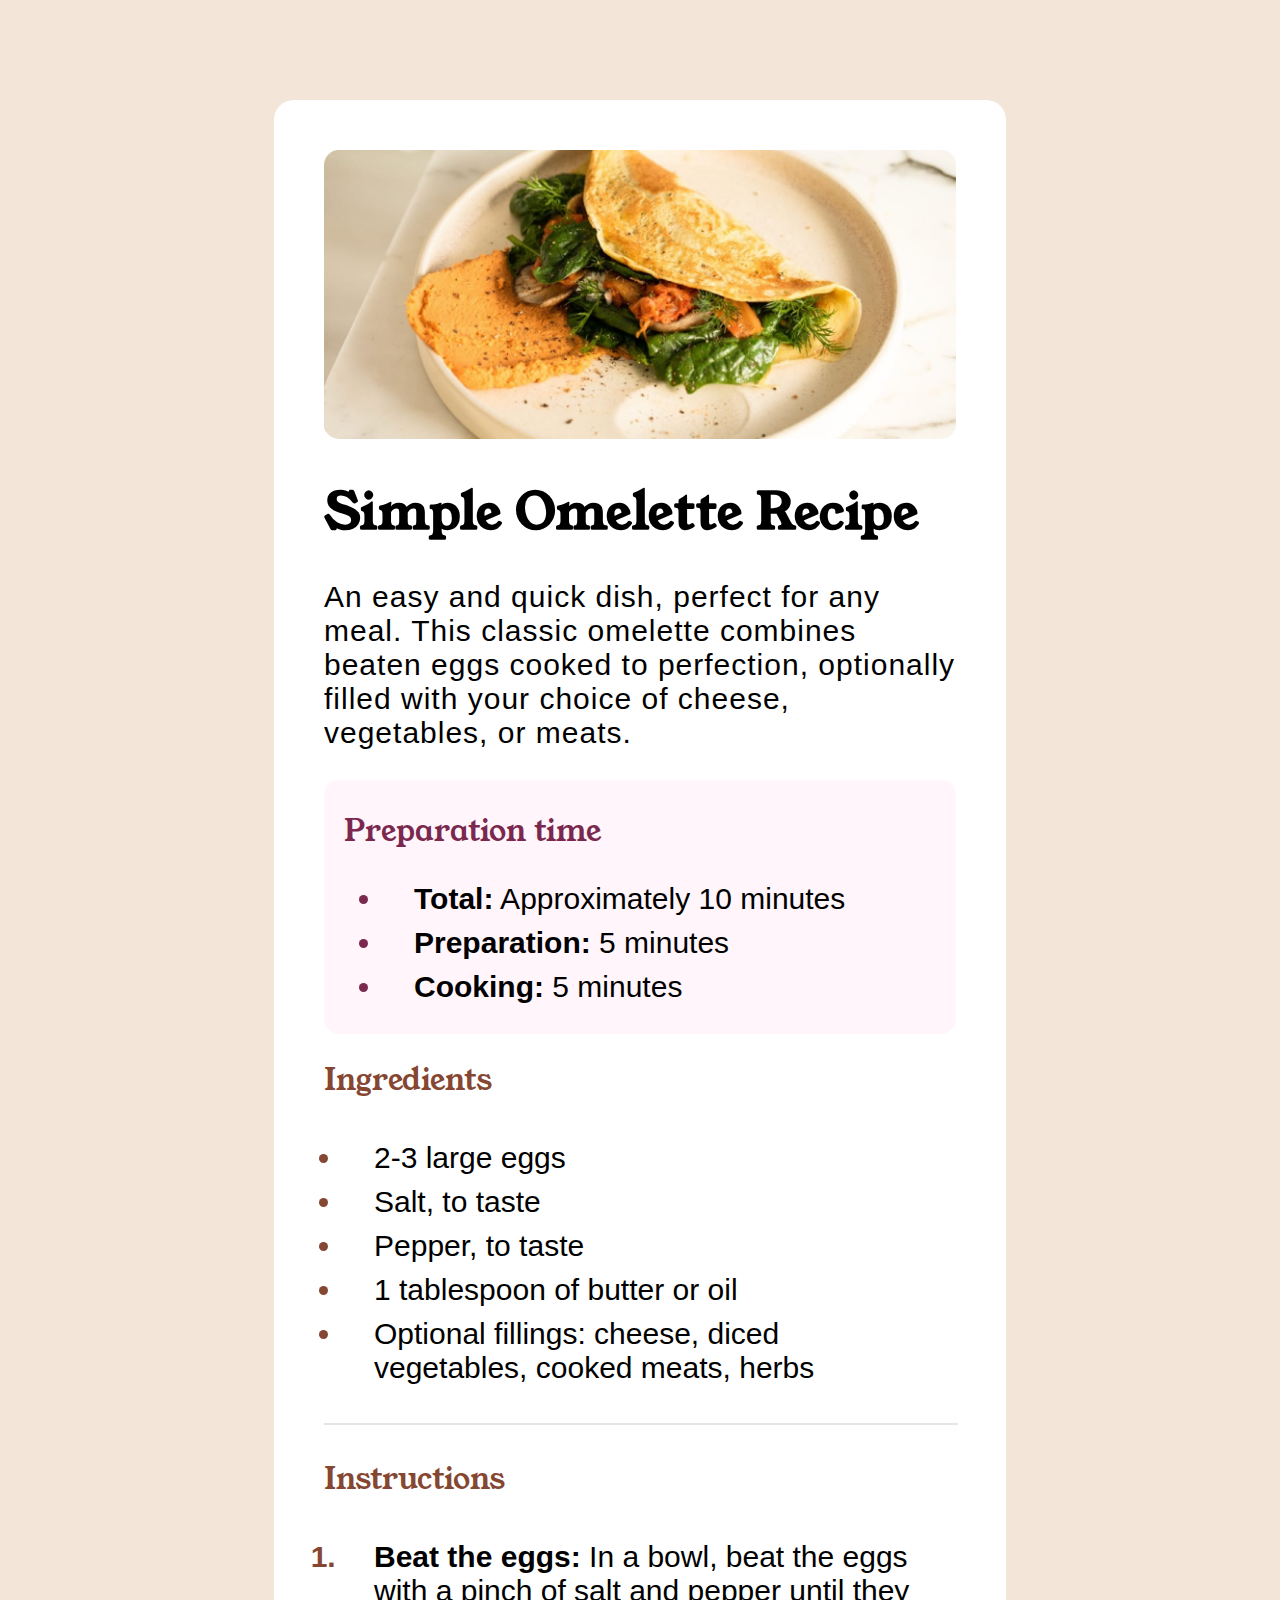
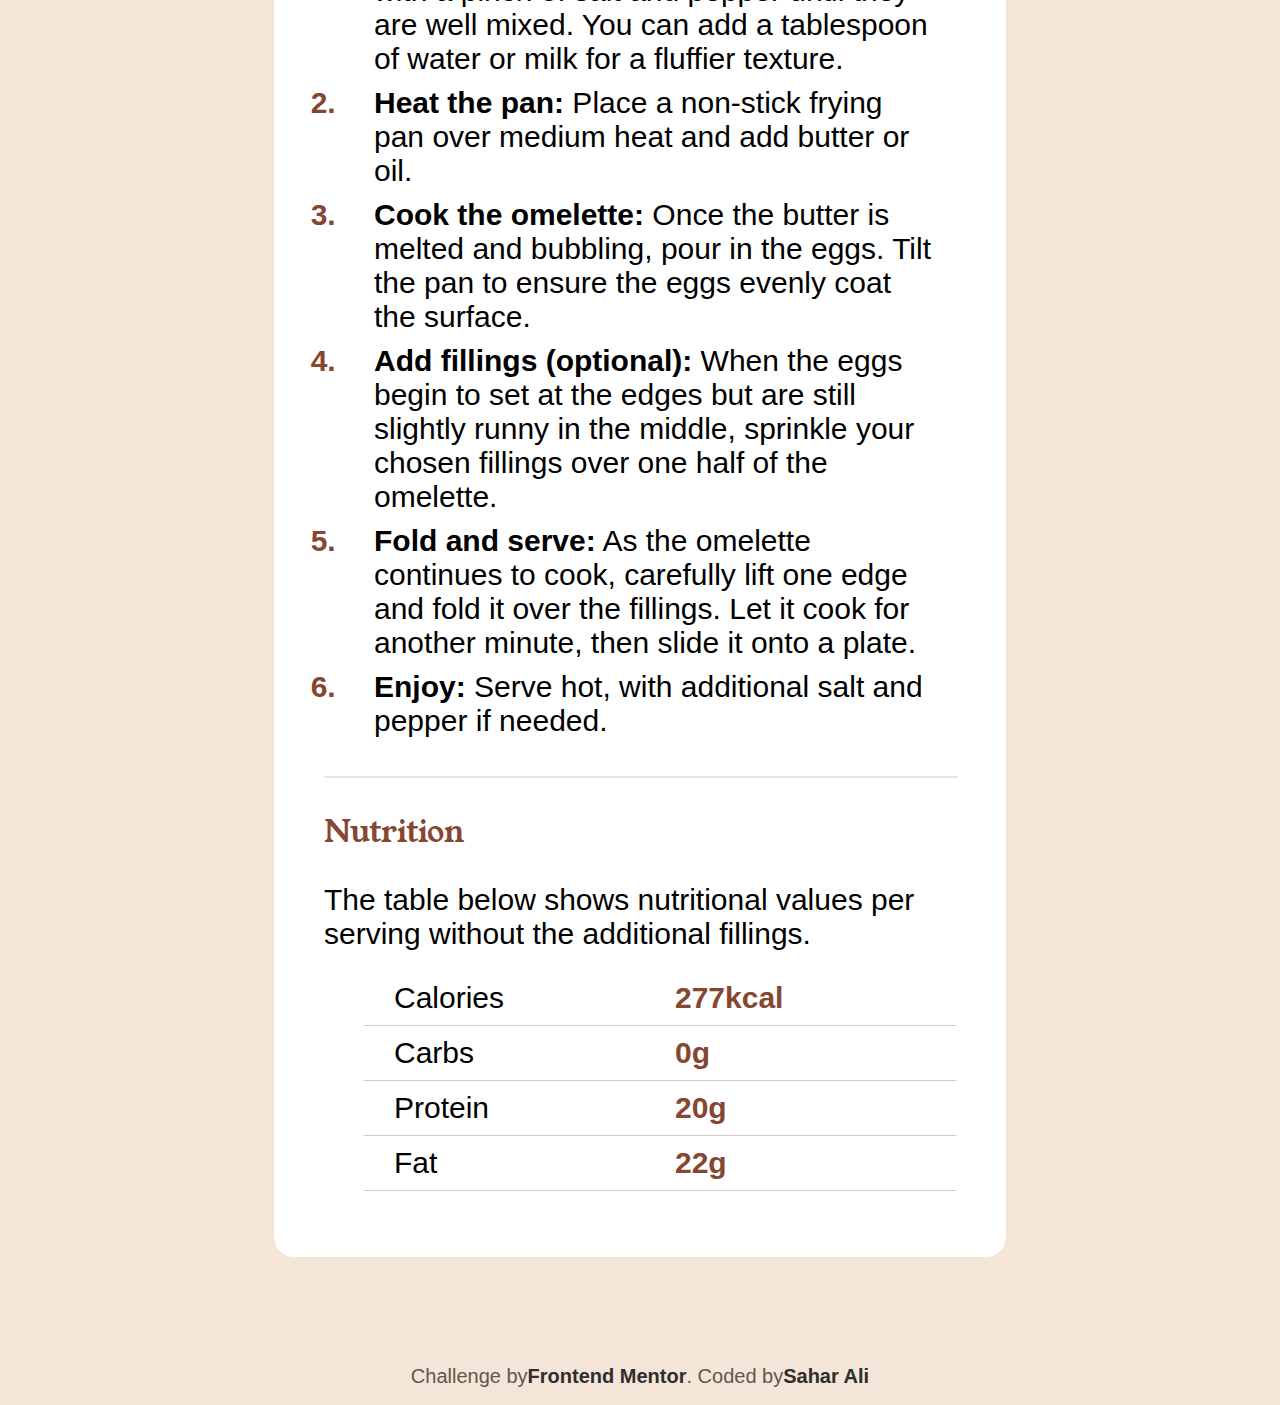
==== recipe-page-challenge/index.html @ dd94a653 "recipe page" ====
<!DOCTYPE html>
<html lang="en">
  <head>
    <meta charset="UTF-8" />
    <meta name="viewport" content="width=device-width, initial-scale=1.0" />
    <title>Recipe page</title>
    <link rel="shortcut icon" href="images/favicon-32x32.png" />
    <link rel="stylesheet" href="style.css" />
    <link rel="preconnect" href="https://fonts.googleapis.com" />
    <link rel="preconnect" href="https://fonts.gstatic.com" crossorigin />
    <link
      href="https://fonts.googleapis.com/css2?family=Young+Serif&display=swap"
      rel="stylesheet"
    />
    <link rel="preconnect" href="https://fonts.googleapis.com" />
    <link rel="preconnect" href="https://fonts.gstatic.com" crossorigin />
    <link
      href="https://fonts.googleapis.com/css2?family=Outfit:wght@100..900&display=swap"
      rel="stylesheet"
    />
  </head>
  <body>
    <div class="container">
      <div class="recipe-img">
        <img src="images/image-omelette.jpeg" alt="omelette picture" />
      </div>
      <div class="header">
        <h1>Simple Omelette Recipe</h1>
        <p>
          An easy and quick dish, perfect for any meal. This classic omelette
          combines beaten eggs cooked to perfection, optionally filled with your
          choice of cheese, vegetables, or meats.
        </p>
      </div>
      <div class="prep">
        <h3>Preparation time</h3>
        <ul>
          <li><b>Total:</b> Approximately 10 minutes</li>
          <li><b>Preparation:</b> 5 minutes</li>
          <li><b>Cooking:</b> 5 minutes</li>
        </ul>
      </div>
      <div class="ingredients">
        <h2>Ingredients</h2>
        <ul>
          <li>2-3 large eggs</li>
          <li>Salt, to taste</li>
          <li>Pepper, to taste</li>
          <li>1 tablespoon of butter or oil</li>
          <li>
            Optional fillings: cheese, diced vegetables, cooked meats, herbs
          </li>
        </ul>
      </div>
      <hr />
      <div class="instruct">
        <h2>Instructions</h2>
        <ol>
          <li>
            <b>Beat the eggs:</b> In a bowl, beat the eggs with a pinch of salt
            and pepper until they are well mixed. You can add a tablespoon of
            water or milk for a fluffier texture.
          </li>
          <li>
            <b>Heat the pan:</b> Place a non-stick frying pan over medium heat
            and add butter or oil.
          </li>
          <li>
            <b>Cook the omelette:</b> Once the butter is melted and bubbling,
            pour in the eggs. Tilt the pan to ensure the eggs evenly coat the
            surface.
          </li>
          <li>
            <b>Add fillings (optional):</b> When the eggs begin to set at the
            edges but are still slightly runny in the middle, sprinkle your
            chosen fillings over one half of the omelette.
          </li>
          <li>
            <b>Fold and serve:</b> As the omelette continues to cook, carefully
            lift one edge and fold it over the fillings. Let it cook for another
            minute, then slide it onto a plate.
          </li>
          <li>
            <b>Enjoy:</b> Serve hot, with additional salt and pepper if needed.
          </li>
        </ol>
      </div>
      <hr />
      <div class="nutrition">
        <h2>Nutrition</h2>
        <p>
          The table below shows nutritional values per serving without the
          additional fillings.
        </p>
        <ul>
          <li><span>Calories</span><span>277kcal</span></li>
          <li><span>Carbs</span><span>0g</span></li>
          <li><span>Protein</span><span>20g</span></li>
          <li><span>Fat</span><span>22g</span></li>
        </ul>
      </div>
    </div>
    <footer>
      <div class="footer">
        Challenge by
        <a href="https://www.frontendmentor.io?ref=challenge" target="_blank"
          >Frontend Mentor</a
        >. Coded by
        <a
          href="https://www.frontendmentor.io/profile/saharrrrr"
          target="_blank"
        >
          Sahar Ali</a
        >
      </div>
    </footer>
  </body>
</html>
---- recipe-page-challenge/style.css ----
/* Global variables */
:root {
    /* colors */
    --color-white: hsl(0, 0%, 100%);
    --color-stone-100: hsl(30, 54%, 90%);
    --color-stone-150: hsl(30, 18%, 87%);
    --color-stone-600: hsl(30, 10%, 34%);
    --color-stone-900: hsl(24, 5%, 18%);
    --color-brown: hsl(14, 45%, 36%);
    --color-rose-800: hsl(332, 51%, 32%);
    --color-rose-50: hsl(330, 100%, 98%);
}
/*  define custom fonts */
@font-face {
    font-family: "Outfit";
    src: url(../assets/fonts/outfit/Outfit-VariableFont_wght.ttf) format("truetype");
    font-weight: 400 700;
    font-style: normal;
}

@font-face {
    font-family: "Young Serif";
    src: url(../assets/fonts/young-serif/YoungSerif-Regular.ttf);
    font-weight: normal;
    font-style: normal;
}

body {
    background-color: var(--color-stone-100);
    font-family: "outfit", sans-serif;
    box-sizing: border-box;
    /* olor: #5f574e;c */
    scroll-behavior: smooth;
}
 h2, h3 {
    font-family: "Young Serif", sans-serif;
    font-size: 30px;
    font-weight: 400;
}

h2 {
    color: var(--color-brown);
}

.container {
    width: 50%; 
    height: 100%;
    margin: 100px auto;
    padding: 50px;
    border-radius: 20px;
    background-color: var(--color-white);
    display: flex;
    flex-direction: column;
    justify-content: center;
}
/* .recipe-img {
    max-width: 650px;
} */
img {
    width: 100%;
    border-radius: 15px;
}
@media(max-width: 767px) {
    body {
        background-color: #fff;
    }
}
@media(max-width:767px) {

    .container{
        width: 90%;
        border-radius: 0;
        margin-top: 0;
        margin-bottom: 0;
    }
}
@media(max-width:767px) {
    img {
        border-radius: 0;
        position: absolute;
        left: 0;
        top: 0;
    }
}
    
hr {
    border: 1px solid black;
    height: 0px;
    width: 100%;
    opacity: 0.1;
}

.header h1 {
    font-family: "Young serif", sans-serif;
    font-size: 50px;
    font-weight: 700;
}

.header p {
    font-size: 30px;
    letter-spacing: 1px;
}

@media(max-width: 767px) {
    .header {
        margin-top: 300px;
    }
    .header h1 {
        font-size: 70px;
    }
}

.prep {
    min-height: 250px;
    border-radius: 15px;
    background-color: var(--color-rose-50);
}

.prep h3 { 
    color: var(--color-rose-800);
    margin-bottom: -10px;
    padding-left: 20px;
}

.prep ul {
    font-size: 30px;
    padding-right: 10px;
    list-style-type: disc; 
    padding-left: 60px; 
}

.prep ul li {
    padding-left: 30px; 
    padding-top: 10px;
}

.prep ul li::marker {
    color: #7b284f; 
    font-weight: bold; 
}

.ingredients ul {
    font-size: 30px;
    padding-right: 20px;
    list-style-type: disc;
    padding-left: 20px;
}
.ingredients ul li {
    padding-left: 30px;
    padding-top: 10px;
}

.ingredients ul li::marker {
    color: var(--color-brown);
    font-weight: bold;
}

.instruct ol {
    font-size: 30px;
    padding-right: 20px;
    padding-left: 20px;
    list-style-type: decimal;
}
.instruct ol li {
    padding-top: 10px;
    padding-left: 30px;
}

.instruct ol li::marker {
    color: var(--color-brown);
    font-weight: bold;
}

.nutrition p {
    font-size: 30px;
}

.nutrition ul li {
    display: flex;
    font-size: 30px;
    margin-bottom: 10px;
    padding-bottom: 10px;
    padding-left: 30px;
    border-bottom: 1px solid #d6c8c8 ;
}

.nutrition ul li span {
    flex: 1;
}

.nutrition ul li span:last-child {
    font-weight: bold;
    color: var(--color-brown);
}


/* footer */
.footer {
    color: var(--color-stone-600);
    display: flex;
    justify-content: center;
    align-items: center;
    height: 40px;
    font-size: 20px;
}

.footer a {
    text-decoration: none;
    color: var(--color-stone-900);
    font-weight: bold;
}

.footer a:hover {
    text-decoration: underline;
    color: var(--color-rose-800);
}
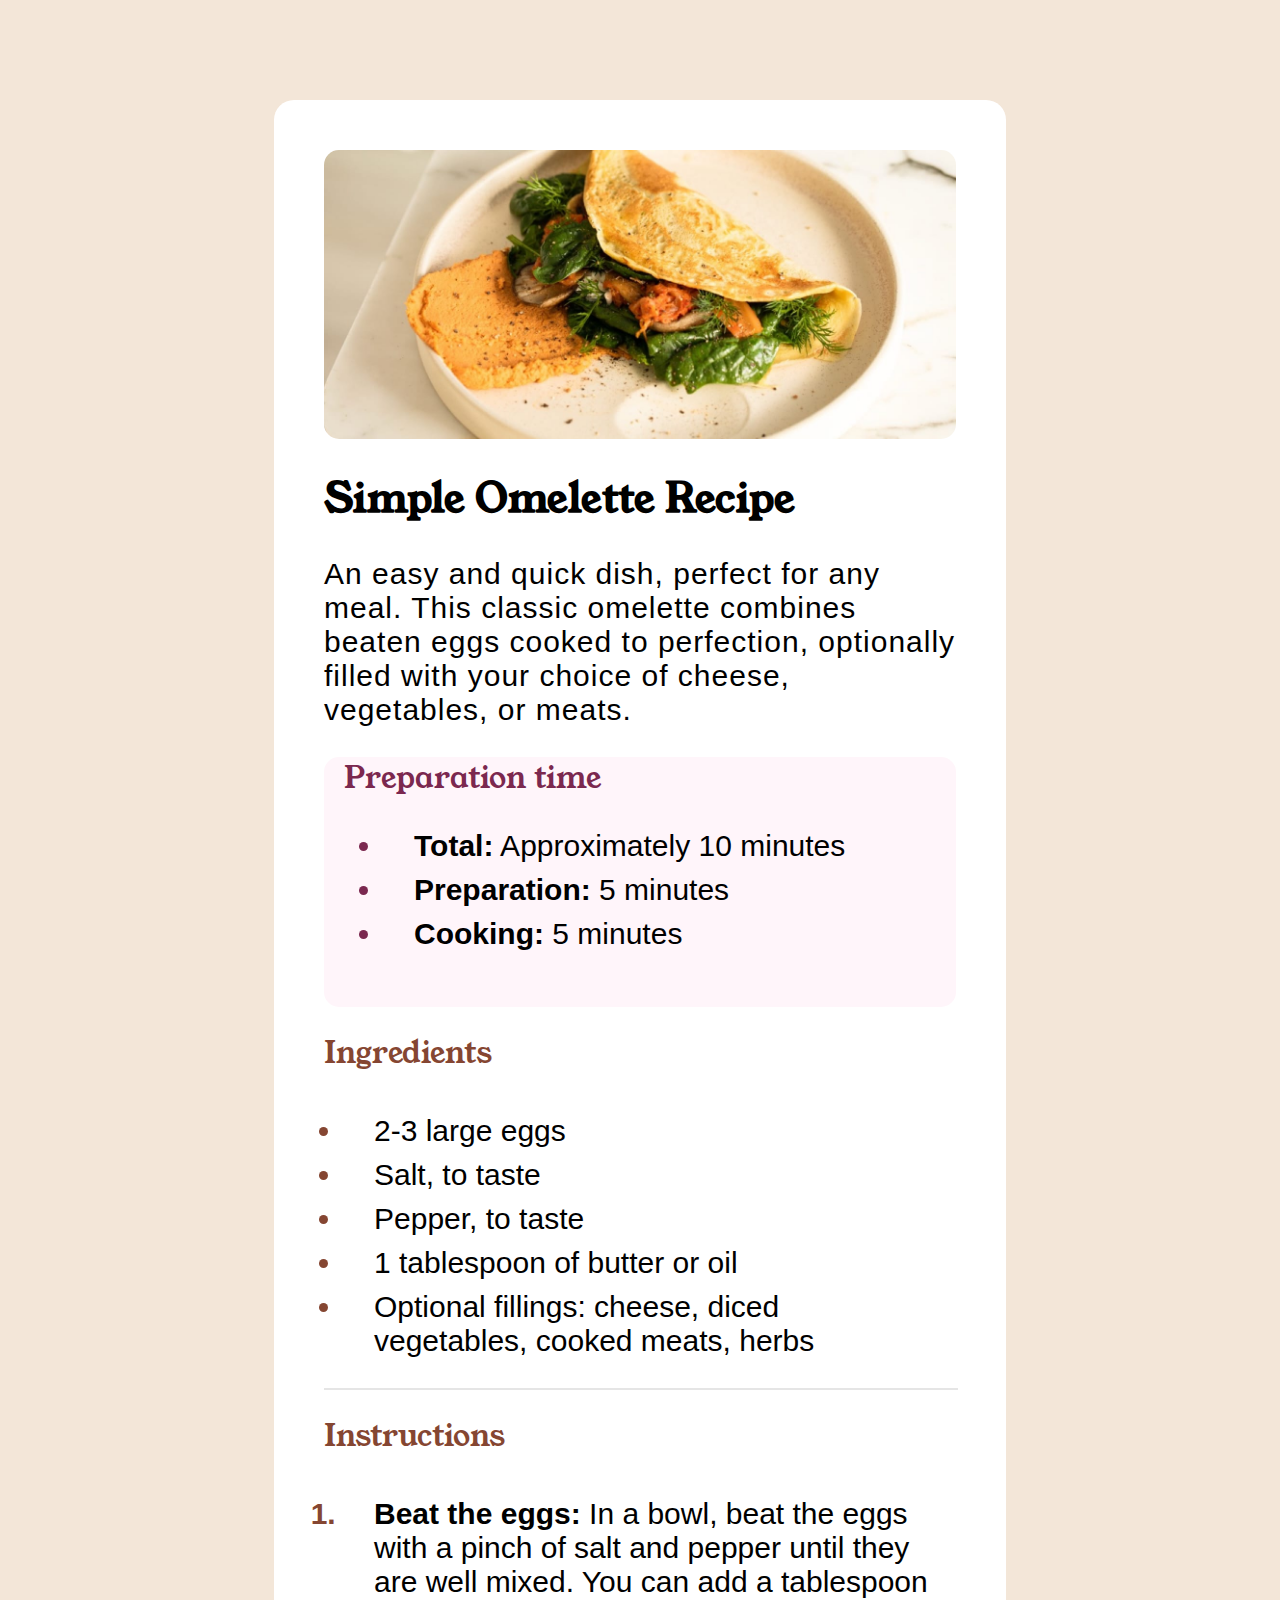
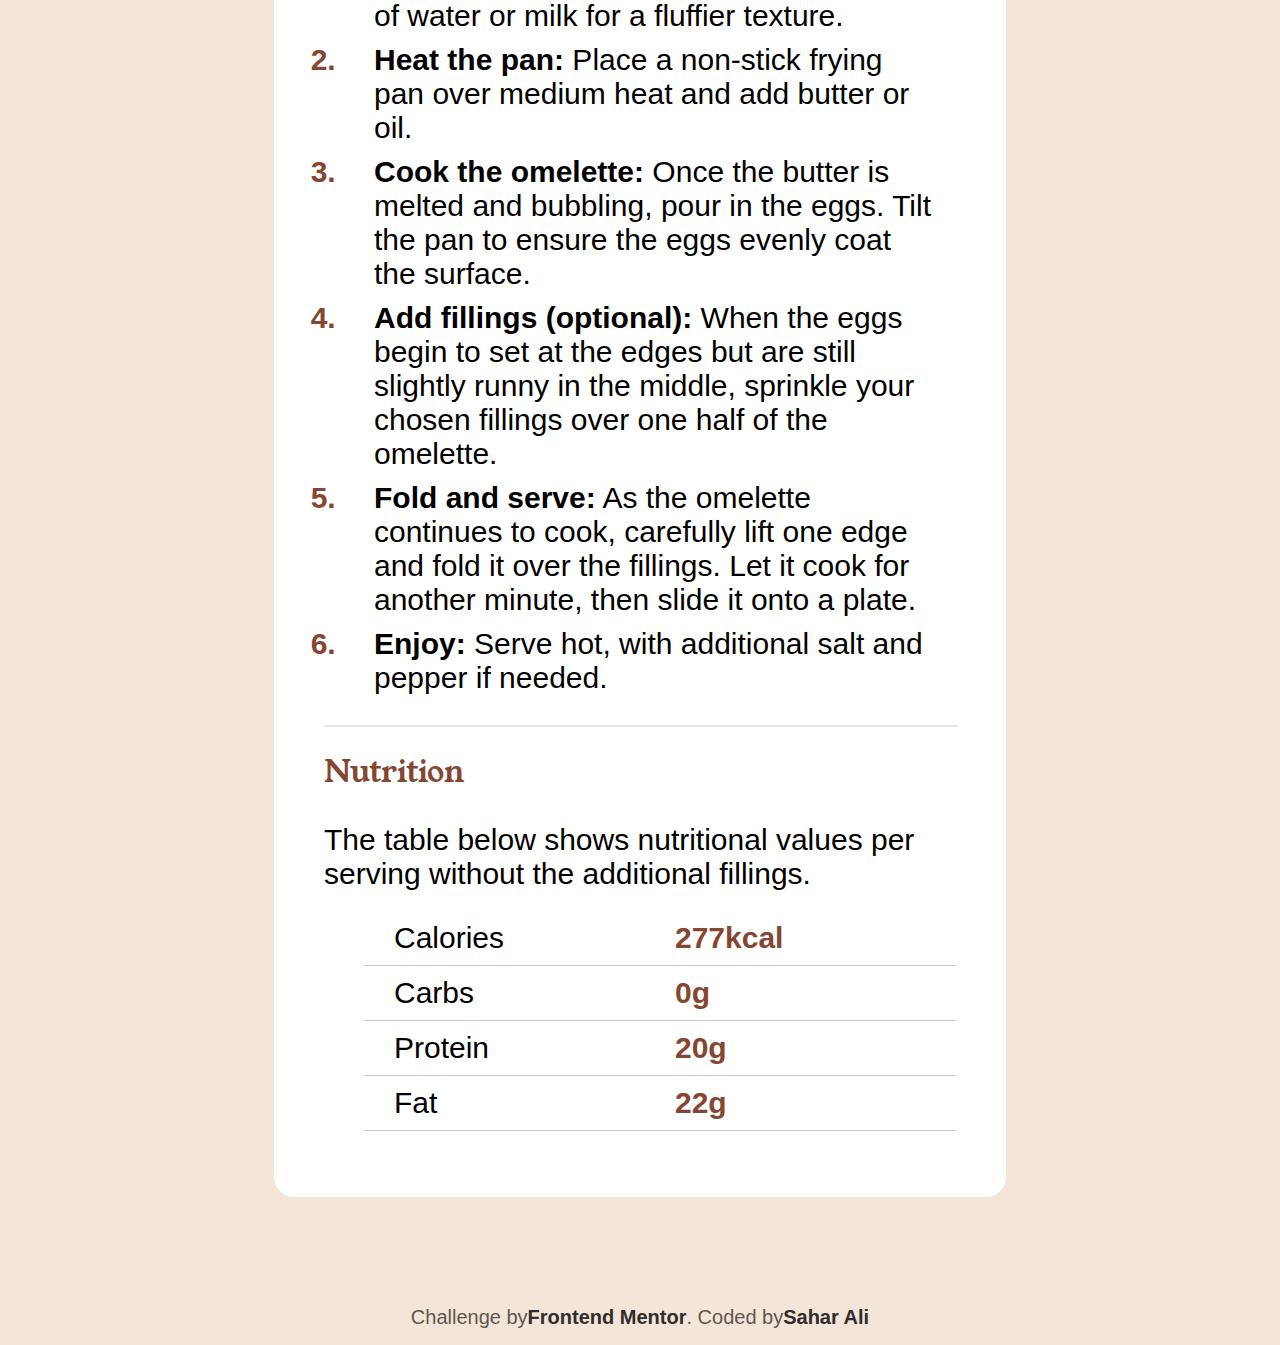
==== commit 795c3d07: "updated" ====
--- a/recipe-page-challenge/index.html
+++ b/recipe-page-challenge/index.html
@@ -5,7 +5,7 @@
     <meta name="viewport" content="width=device-width, initial-scale=1.0" />
     <title>Recipe page</title>
     <link rel="shortcut icon" href="images/favicon-32x32.png" />
-    <link rel="stylesheet" href="style.css" />
+    <link rel="stylesheet" href="styles/style.css" />
     <link rel="preconnect" href="https://fonts.googleapis.com" />
     <link rel="preconnect" href="https://fonts.gstatic.com" crossorigin />
     <link
@@ -24,80 +24,83 @@
       <div class="recipe-img">
         <img src="images/image-omelette.jpeg" alt="omelette picture" />
       </div>
-      <div class="header">
-        <h1>Simple Omelette Recipe</h1>
-        <p>
-          An easy and quick dish, perfect for any meal. This classic omelette
-          combines beaten eggs cooked to perfection, optionally filled with your
-          choice of cheese, vegetables, or meats.
-        </p>
-      </div>
-      <div class="prep">
-        <h3>Preparation time</h3>
-        <ul>
-          <li><b>Total:</b> Approximately 10 minutes</li>
-          <li><b>Preparation:</b> 5 minutes</li>
-          <li><b>Cooking:</b> 5 minutes</li>
-        </ul>
-      </div>
-      <div class="ingredients">
-        <h2>Ingredients</h2>
-        <ul>
-          <li>2-3 large eggs</li>
-          <li>Salt, to taste</li>
-          <li>Pepper, to taste</li>
-          <li>1 tablespoon of butter or oil</li>
-          <li>
-            Optional fillings: cheese, diced vegetables, cooked meats, herbs
-          </li>
-        </ul>
-      </div>
-      <hr />
-      <div class="instruct">
-        <h2>Instructions</h2>
-        <ol>
-          <li>
-            <b>Beat the eggs:</b> In a bowl, beat the eggs with a pinch of salt
-            and pepper until they are well mixed. You can add a tablespoon of
-            water or milk for a fluffier texture.
-          </li>
-          <li>
-            <b>Heat the pan:</b> Place a non-stick frying pan over medium heat
-            and add butter or oil.
-          </li>
-          <li>
-            <b>Cook the omelette:</b> Once the butter is melted and bubbling,
-            pour in the eggs. Tilt the pan to ensure the eggs evenly coat the
-            surface.
-          </li>
-          <li>
-            <b>Add fillings (optional):</b> When the eggs begin to set at the
-            edges but are still slightly runny in the middle, sprinkle your
-            chosen fillings over one half of the omelette.
-          </li>
-          <li>
-            <b>Fold and serve:</b> As the omelette continues to cook, carefully
-            lift one edge and fold it over the fillings. Let it cook for another
-            minute, then slide it onto a plate.
-          </li>
-          <li>
-            <b>Enjoy:</b> Serve hot, with additional salt and pepper if needed.
-          </li>
-        </ol>
-      </div>
-      <hr />
-      <div class="nutrition">
-        <h2>Nutrition</h2>
-        <p>
-          The table below shows nutritional values per serving without the
-          additional fillings.
-        </p>
-        <ul>
-          <li><span>Calories</span><span>277kcal</span></li>
-          <li><span>Carbs</span><span>0g</span></li>
-          <li><span>Protein</span><span>20g</span></li>
-          <li><span>Fat</span><span>22g</span></li>
-        </ul>
+      <div class="content">
+        <div class="header">
+          <h1>Simple Omelette Recipe</h1>
+          <p>
+            An easy and quick dish, perfect for any meal. This classic omelette
+            combines beaten eggs cooked to perfection, optionally filled with
+            your choice of cheese, vegetables, or meats.
+          </p>
+        </div>
+        <div class="prep">
+          <h3>Preparation time</h3>
+          <ul>
+            <li><b>Total:</b> Approximately 10 minutes</li>
+            <li><b>Preparation:</b> 5 minutes</li>
+            <li><b>Cooking:</b> 5 minutes</li>
+          </ul>
+        </div>
+        <div class="ingredients">
+          <h2>Ingredients</h2>
+          <ul>
+            <li>2-3 large eggs</li>
+            <li>Salt, to taste</li>
+            <li>Pepper, to taste</li>
+            <li>1 tablespoon of butter or oil</li>
+            <li>
+              Optional fillings: cheese, diced vegetables, cooked meats, herbs
+            </li>
+          </ul>
+        </div>
+        <hr />
+        <div class="instruct">
+          <h2>Instructions</h2>
+          <ol>
+            <li>
+              <b>Beat the eggs:</b> In a bowl, beat the eggs with a pinch of
+              salt and pepper until they are well mixed. You can add a
+              tablespoon of water or milk for a fluffier texture.
+            </li>
+            <li>
+              <b>Heat the pan:</b> Place a non-stick frying pan over medium heat
+              and add butter or oil.
+            </li>
+            <li>
+              <b>Cook the omelette:</b> Once the butter is melted and bubbling,
+              pour in the eggs. Tilt the pan to ensure the eggs evenly coat the
+              surface.
+            </li>
+            <li>
+              <b>Add fillings (optional):</b> When the eggs begin to set at the
+              edges but are still slightly runny in the middle, sprinkle your
+              chosen fillings over one half of the omelette.
+            </li>
+            <li>
+              <b>Fold and serve:</b> As the omelette continues to cook,
+              carefully lift one edge and fold it over the fillings. Let it cook
+              for another minute, then slide it onto a plate.
+            </li>
+            <li>
+              <b>Enjoy:</b> Serve hot, with additional salt and pepper if
+              needed.
+            </li>
+          </ol>
+        </div>
+        <hr />
+        <div class="nutrition">
+          <h2>Nutrition</h2>
+          <p>
+            The table below shows nutritional values per serving without the
+            additional fillings.
+          </p>
+          <ul>
+            <li><span>Calories</span><span>277kcal</span></li>
+            <li><span>Carbs</span><span>0g</span></li>
+            <li><span>Protein</span><span>20g</span></li>
+            <li><span>Fat</span><span>22g</span></li>
+          </ul>
+        </div>
       </div>
     </div>
     <footer>
--- a/recipe-page-challenge/styles/style.css
+++ b/recipe-page-challenge/styles/style.css
@@ -0,0 +1,225 @@
+/* Global variables */
+:root {
+    /* colors */
+    --color-white: hsl(0, 0%, 100%);
+    --color-stone-100: hsl(30, 54%, 90%);
+    --color-stone-150: hsl(30, 18%, 87%);
+    --color-stone-600: hsl(30, 10%, 34%);
+    --color-stone-900: hsl(24, 5%, 18%);
+    --color-brown: hsl(14, 45%, 36%);
+    --color-rose-800: hsl(332, 51%, 32%);
+    --color-rose-50: hsl(330, 100%, 98%);
+}
+/*  define custom fonts */
+@font-face {
+    font-family: "Outfit";
+    src: url(../assets/fonts/outfit/Outfit-VariableFont_wght.ttf) format("truetype");
+    font-weight: 400 700;
+    font-style: normal;
+}
+
+@font-face {
+    font-family: "Young Serif";
+    src: url(../assets/fonts/young-serif/YoungSerif-Regular.ttf);
+    font-weight: normal;
+    font-style: normal;
+}
+
+body {
+    background-color: var(--color-stone-100);
+    font-family: "outfit", sans-serif;
+    box-sizing: border-box;
+    /* olor: #5f574e;c */
+    scroll-behavior: smooth;
+}
+ h2, h3 {
+    font-family: "Young Serif", sans-serif;
+    font-size: 30px;
+    font-weight: 400;
+}
+
+h2 {
+    color: var(--color-brown);
+}
+
+.container {
+    width: 50%; 
+    height: 100%;
+    margin: 100px auto;
+    padding: 50px;
+    border-radius: 20px;
+    background-color: var(--color-white);
+    display: flex;
+    flex-direction: column;
+    justify-content: center;
+}
+/* .recipe-img {
+    max-width: 650px;
+} */
+img {
+    width: 100%;
+    border-radius: 15px;
+}
+@media(max-width: 767px) {
+    body {
+        background-color: #fff;
+    }
+}
+@media(max-width:767px) {
+
+    .container{
+        width: 90%;
+        border-radius: 0;
+        margin-top: 0;
+        margin-bottom: 0;
+    }
+}
+@media(max-width:767px) {
+    img {
+        border-radius: 0;
+        position: absolute;
+        left: 0;
+        top: 0;
+    }
+}
+    
+hr {
+    border: 1px solid black;
+    height: 0px;
+    width: 100%;
+    opacity: 0.1;
+}
+
+.header h1 {
+    font-family: "Young serif", sans-serif;
+    font-size: 40px;
+    font-weight: 700;
+}
+
+.header p {
+    font-size: 30px;
+    letter-spacing: 1px;
+}
+
+@media(max-width: 767px) {
+    .header {
+        margin-top: 300px;
+    }
+    .header h1 {
+        font-size: 33px;
+        font-weight: 600;
+    }
+    h2, h3 {
+        font-size: 25px;
+    }
+}
+
+.prep {
+    min-height: 250px;
+    border-radius: 15px;
+    background-color: var(--color-rose-50);
+}
+
+.prep h3 { 
+    color: var(--color-rose-800);
+    margin-bottom: -10px;
+    padding-left: 20px;
+}
+
+.prep ul {
+    font-size: 30px;
+    padding-right: 10px;
+    list-style-type: disc; 
+    padding-left: 60px; 
+}
+
+.prep ul li {
+    padding-left: 30px; 
+    padding-top: 10px;
+}
+
+.prep ul li::marker {
+    color: #7b284f; 
+    font-weight: bold; 
+}
+
+.ingredients ul {
+    font-size: 30px;
+    padding-right: 20px;
+    list-style-type: disc;
+    padding-left: 20px;
+}
+.ingredients ul li {
+    padding-left: 30px;
+    padding-top: 10px;
+}
+
+.ingredients ul li::marker {
+    color: var(--color-brown);
+    font-weight: bold;
+}
+
+.instruct ol {
+    font-size: 30px;
+    padding-right: 20px;
+    padding-left: 20px;
+    list-style-type: decimal;
+}
+.instruct ol li {
+    padding-top: 10px;
+    padding-left: 30px;
+}
+
+.instruct ol li::marker {
+    color: var(--color-brown);
+    font-weight: bold;
+}
+
+.nutrition p {
+    font-size: 30px;
+}
+
+.nutrition ul li {
+    display: flex;
+    font-size: 30px;
+    margin-bottom: 10px;
+    padding-bottom: 10px;
+    padding-left: 30px;
+    border-bottom: 1px solid #d6c8c8 ;
+}
+
+.nutrition ul li span {
+    flex: 1;
+}
+
+.nutrition ul li span:last-child {
+    font-weight: bold;
+    color: var(--color-brown);
+}
+
+
+/* footer */
+.footer {
+    color: var(--color-stone-600);
+    display: flex;
+    justify-content: center;
+    align-items: center;
+    height: 40px;
+    font-size: 20px;
+}
+
+.footer a {
+    text-decoration: none;
+    color: var(--color-stone-900);
+    font-weight: bold;
+}
+
+.footer a:hover {
+    text-decoration: underline;
+    color: var(--color-rose-800);
+}
+@media(max-width: 767px) {
+    .footer {
+        font-size: 10px;
+    }
+}